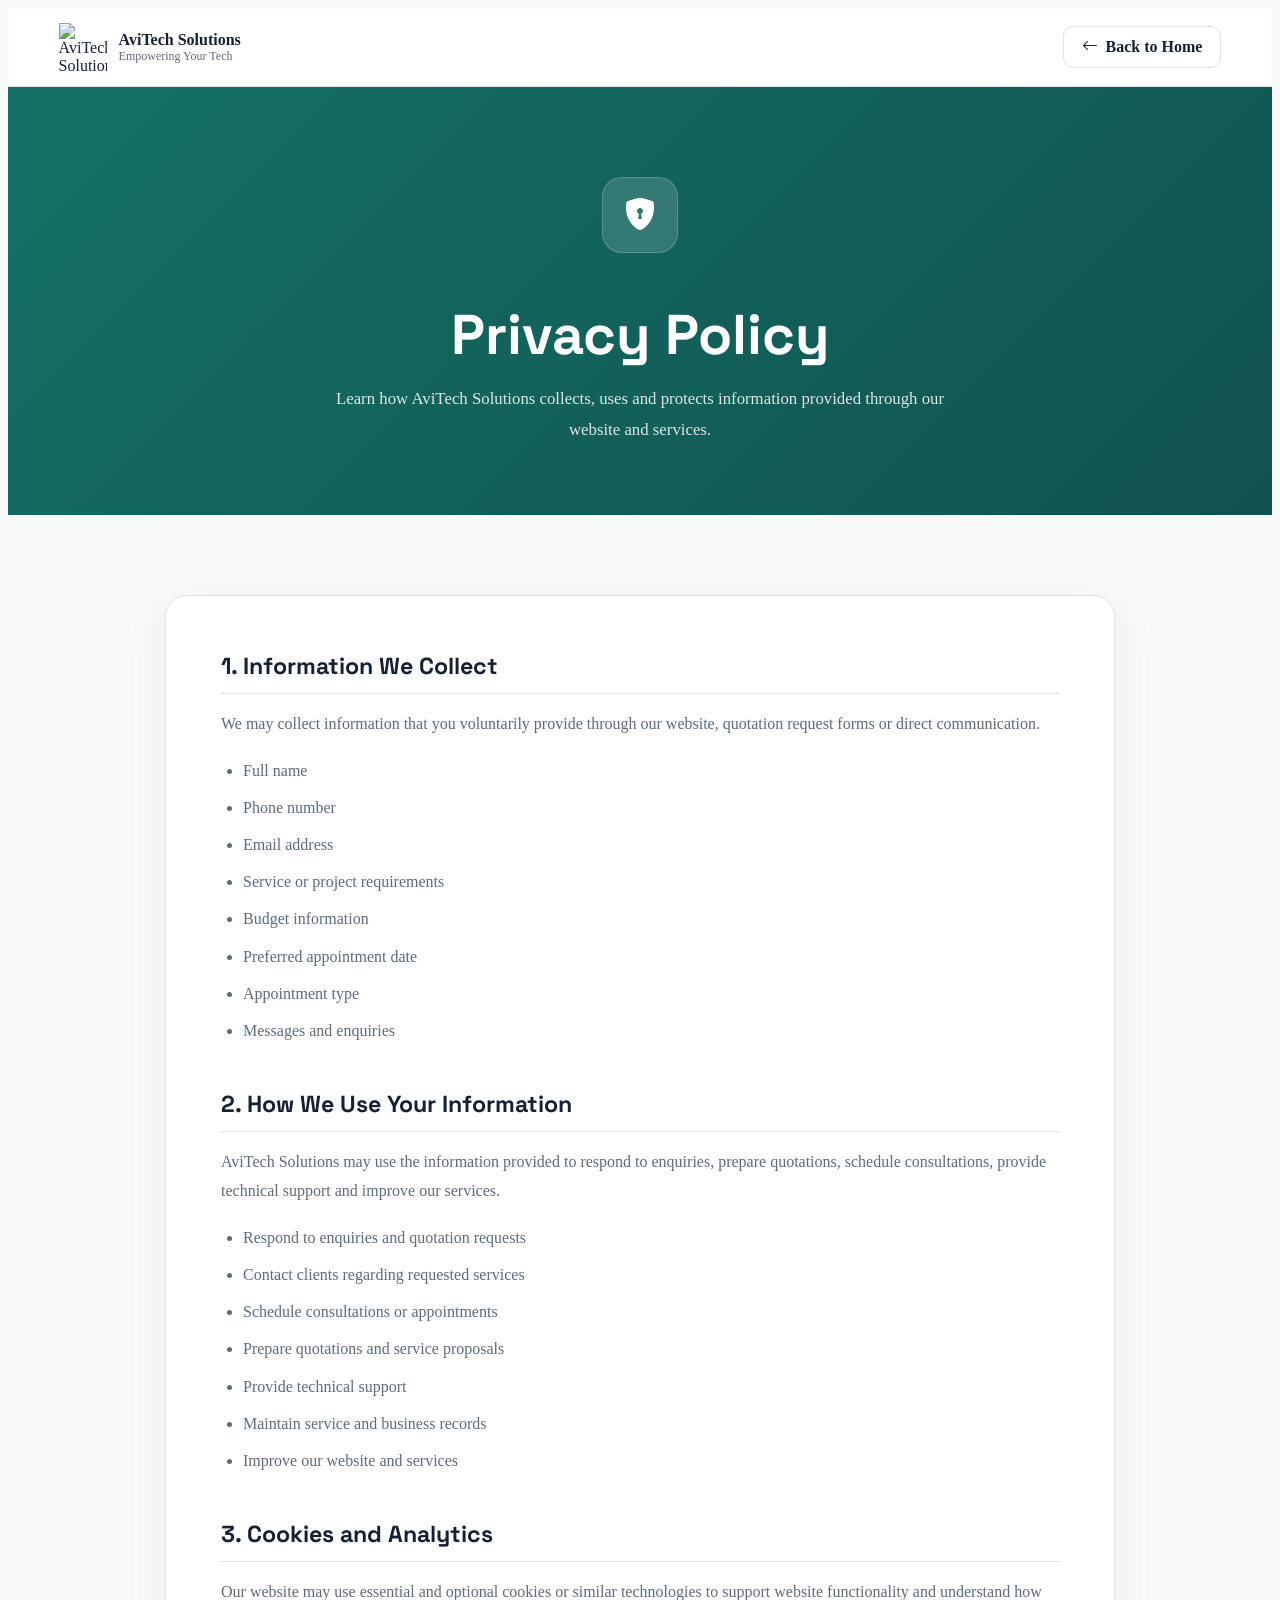
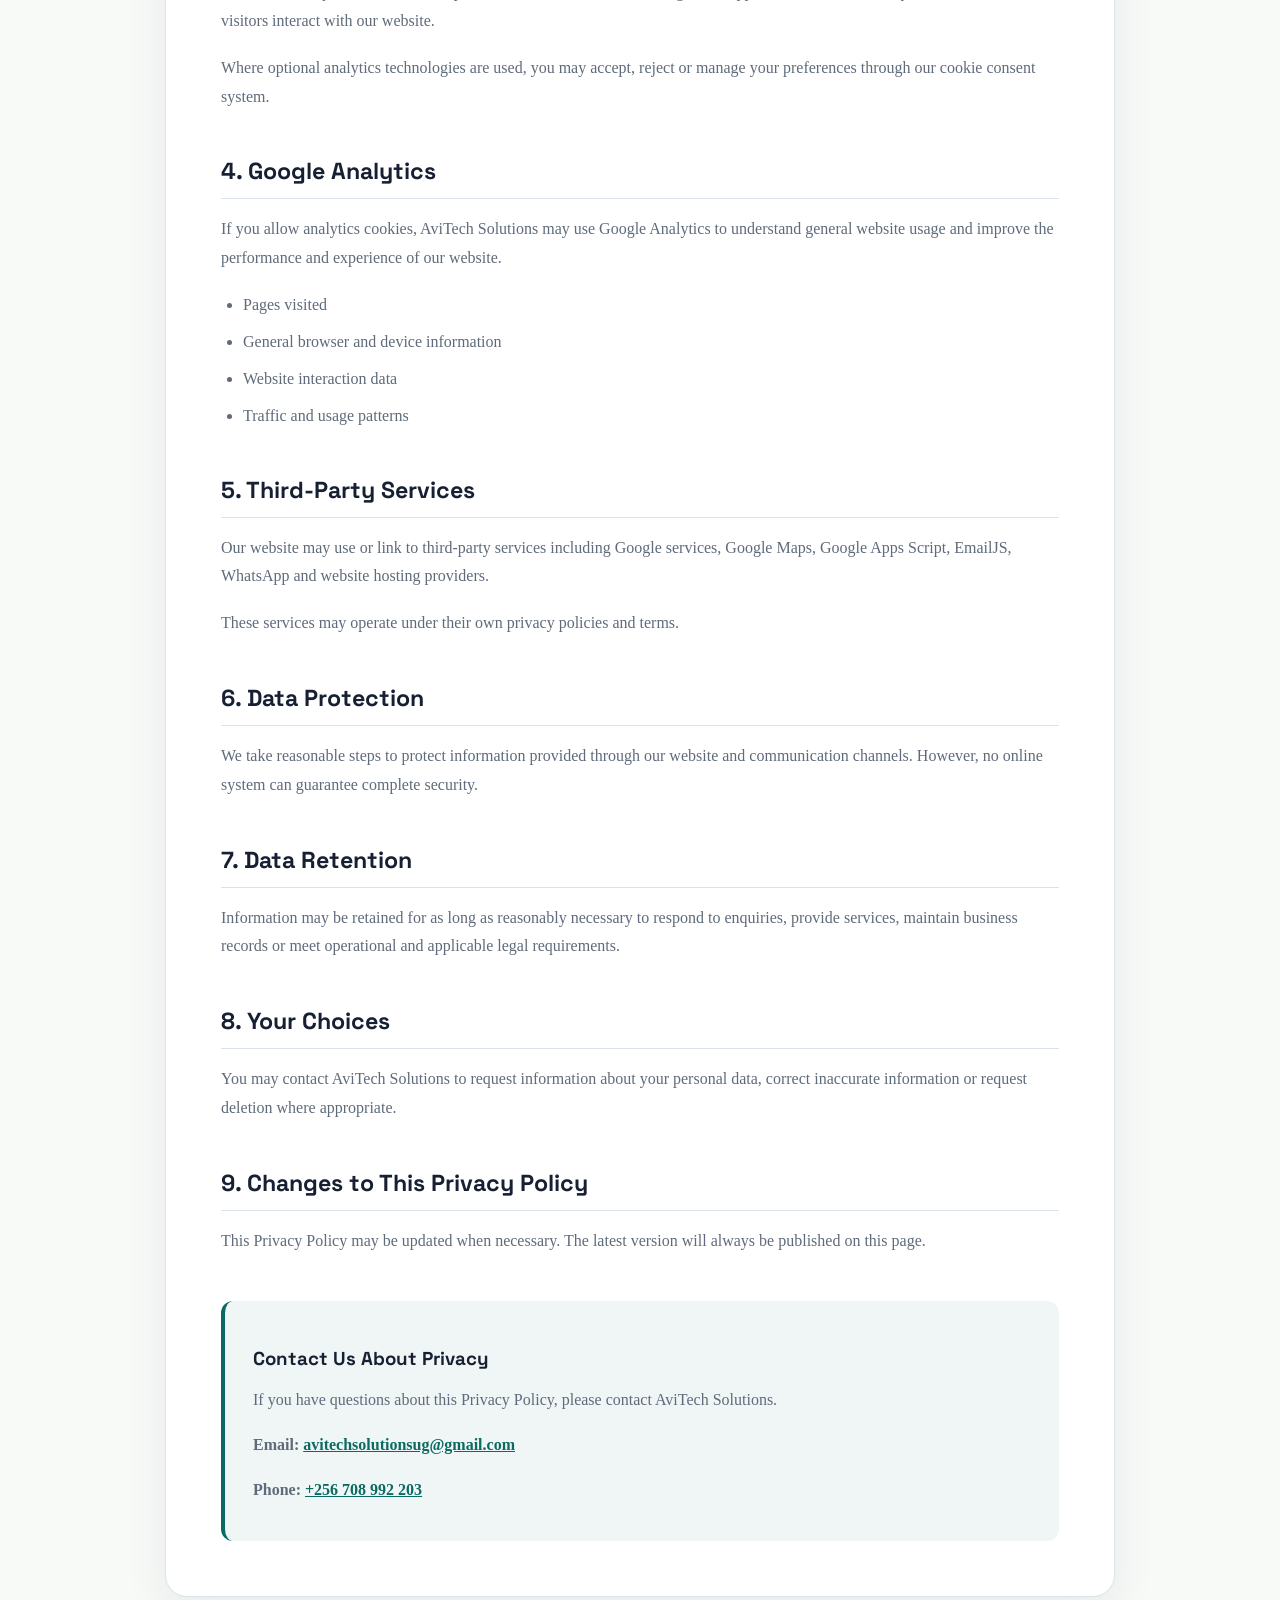
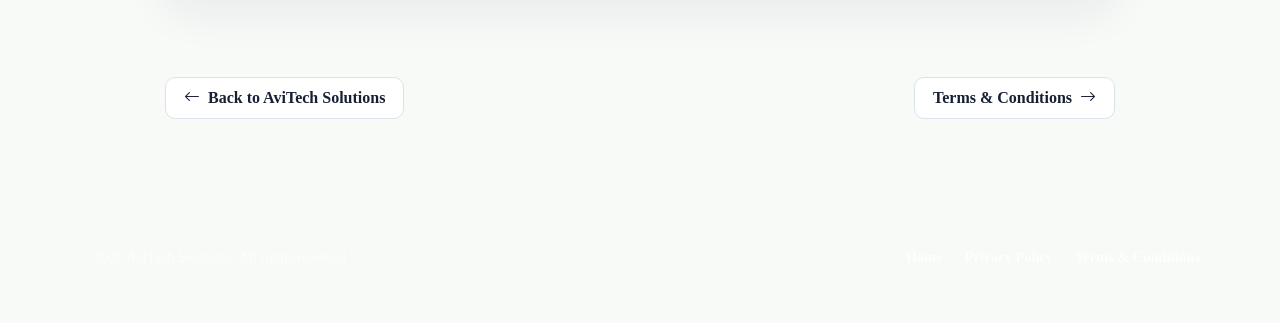
==== privacy.html @ 84c15272 "Add files via upload" ====
<!DOCTYPE html>
<html lang="en">
    <head>
        <meta charset="UTF-8">
        <meta name="viewport" content="width=device-width, initial-scale=1.0">
        <meta name="description"  content="Read the Privacy Policy for AviTech Solutions and learn how we handle personal information, cookies and website data.">
        <title>Privacy Policy | AviTech Solutions</title>
        <link rel="icon" type="image/png" href="./assets/logo.png">
        <link rel="stylesheet"  href="https://cdn.jsdelivr.net/npm/bootstrap-icons@1.11.3/font/bootstrap-icons.min.css">
        <link href="https://fonts.googleapis.com/css2?family=Manrope:wght@400;500;600;700;800&family=Space+Grotesk:wght@500;600;700&display=swap" rel="stylesheet">
        <link rel="stylesheet" href="./terms.css">
    </head>

    <body class="legal-page">
        <header class="legal-header">
            <div class="legal-nav">
                <a href="./index.html" class="legal-brand" aria-label="Back to AviTech Solutions home">
                    <img src="./assets/logo_no.png" alt="AviTech Solutions Logo">
                    <span>
                        <strong>AviTech Solutions</strong>
                        <small>Empowering Your Tech</small>
                    </span>
                </a>

                <a href="./index.html" class="back-navigation">
                    <i class="bi bi-arrow-left"></i>
                    <span>Back to Home</span>
                </a>
            </div>
        </header>

        <main>
            <section class="legal-hero">
                <div class="legal-hero-content">
                    <div class="legal-page-icon">
                        <i class="bi bi-shield-lock-fill"></i>
                    </div>
                    <h1>Privacy Policy</h1>
                    <p>
                        Learn how AviTech Solutions collects, uses and protects
                        information provided through our website and services.
                    </p>
                </div>
            </section>

            <section class="legal-section">
                <div class="legal-wrapper">
                    <article class="legal-card">
                        <h2>1. Information We Collect</h2>

                        <p>
                            We may collect information that you voluntarily provide
                            through our website, quotation request forms or direct
                            communication.
                        </p>

                        <ul>
                            <li>Full name</li>
                            <li>Phone number</li>
                            <li>Email address</li>
                            <li>Service or project requirements</li>
                            <li>Budget information</li>
                            <li>Preferred appointment date</li>
                            <li>Appointment type</li>
                            <li>Messages and enquiries</li>
                        </ul>

                        <h2>2. How We Use Your Information</h2>

                        <p>
                            AviTech Solutions may use the information provided to
                            respond to enquiries, prepare quotations, schedule
                            consultations, provide technical support and improve
                            our services.
                        </p>

                        <ul>
                            <li>Respond to enquiries and quotation requests</li>
                            <li>Contact clients regarding requested services</li>
                            <li>Schedule consultations or appointments</li>
                            <li>Prepare quotations and service proposals</li>
                            <li>Provide technical support</li>
                            <li>Maintain service and business records</li>
                            <li>Improve our website and services</li>
                        </ul>

                        <h2>3. Cookies and Analytics</h2>

                        <p>
                            Our website may use essential and optional cookies or
                            similar technologies to support website functionality
                            and understand how visitors interact with our website.
                        </p>

                        <p>
                            Where optional analytics technologies are used, you may
                            accept, reject or manage your preferences through our
                            cookie consent system.
                        </p>

                        <h2>4. Google Analytics</h2>

                        <p>
                            If you allow analytics cookies, AviTech Solutions may
                            use Google Analytics to understand general website
                            usage and improve the performance and experience of
                            our website.
                        </p>

                        <ul>
                            <li>Pages visited</li>
                            <li>General browser and device information</li>
                            <li>Website interaction data</li>
                            <li>Traffic and usage patterns</li>
                        </ul>

                        <h2>5. Third-Party Services</h2>

                        <p>
                            Our website may use or link to third-party services
                            including Google services, Google Maps, Google Apps
                            Script, EmailJS, WhatsApp and website hosting
                            providers.
                        </p>

                        <p>
                            These services may operate under their own privacy
                            policies and terms.
                        </p>

                        <h2>6. Data Protection</h2>

                        <p>
                            We take reasonable steps to protect information
                            provided through our website and communication
                            channels. However, no online system can guarantee
                            complete security.
                        </p>

                        <h2>7. Data Retention</h2>

                        <p>
                            Information may be retained for as long as reasonably
                            necessary to respond to enquiries, provide services,
                            maintain business records or meet operational and
                            applicable legal requirements.
                        </p>

                        <h2>8. Your Choices</h2>

                        <p>
                            You may contact AviTech Solutions to request
                            information about your personal data, correct
                            inaccurate information or request deletion where
                            appropriate.
                        </p>

                        <h2>9. Changes to This Privacy Policy</h2>

                        <p>
                            This Privacy Policy may be updated when necessary.
                            The latest version will always be published on this
                            page.
                        </p>

                        <div class="legal-contact-box">

                            <h3>Contact Us About Privacy</h3>

                            <p>
                                If you have questions about this Privacy Policy,
                                please contact AviTech Solutions.
                            </p>

                            <p>
                                <strong>Email:</strong>
                                <a href="mailto:avitechsolutionsug@gmail.com">
                                    avitechsolutionsug@gmail.com
                                </a>
                            </p>

                            <p>
                                <strong>Phone:</strong>
                                <a href="tel:+256708992203">
                                    +256 708 992 203
                                </a>
                            </p>

                        </div>
                    </article>
                </div>
            </section>


            <!-- PAGE NAVIGATION -->

            <div class="legal-bottom-navigation">
                <a href="./index.html" class="back-navigation">
                    <i class="bi bi-arrow-left"></i>
                    Back to AviTech Solutions
                </a>

                <a href="./terms.html" class="back-navigation">
                    Terms & Conditions
                    <i class="bi bi-arrow-right"></i>
                </a>

            </div>
        </main>

        <footer>
            <div class="footer-bottom">
                <div class="footer-bottom-inner">

                    <p>
                        &copy; <span id="year"></span> AviTech Solutions. All rights reserved.
                    </p>

                    <div class="footer-bottom-links">
                        <a href="./index.html">Home</a>
                        <a href="./privacy.html">Privacy Policy</a>
                        <a href="./terms.html">Terms & Conditions</a>
                    </div>
                </div>
            </div>
        </footer>
    </body>
    <script src="./script.js"></script>
</html>
---- terms.css ----
/* =========================================
   LEGAL PAGES
   Privacy Policy & Terms and Conditions
========================================= */

.legal-page {
    min-height: 100vh;
    background: var(--paper, #f7faf7);
}

/* HEADER */

.legal-header {
    position: sticky;
    top: 0;
    z-index: 1000;

    background: rgba(255, 255, 255, 0.96);
    backdrop-filter: blur(16px);

    border-bottom: 1px solid var(--line, #dbe2ea);
}

.legal-nav {
    width: min(1180px, 92%);
    margin: auto;

    min-height: 78px;

    display: flex;
    align-items: center;
    justify-content: space-between;

    gap: 20px;
}

.legal-brand {
    display: flex;
    align-items: center;
    gap: 12px;

    text-decoration: none;
    color: var(--ink, #172033);
}

.legal-brand img {
    width: 48px;
    height: 48px;
    object-fit: contain;
}

.legal-brand span {
    display: flex;
    flex-direction: column;
}

.legal-brand strong {
    font-size: 1rem;
    font-weight: 800;
}

.legal-brand small {
    color: var(--muted, #5f6b7a);
    font-size: 0.75rem;
}

/* BACK BUTTON */

.back-navigation {
    display: inline-flex;
    align-items: center;
    gap: 8px;

    padding: 11px 18px;

    border: 1px solid var(--line, #dbe2ea);
    border-radius: 10px;

    color: var(--ink, #172033);
    background: var(--white, #ffffff);

    text-decoration: none;
    font-weight: 700;

    transition: 0.25s ease;
}

.back-navigation:hover {
    color: #fff;
    background: var(--teal, #0b6b62);
    border-color: var(--teal, #0b6b62);

    transform: translateX(-3px);
}

/* HERO */

.legal-hero {
    padding: 90px 0 70px;

    background:
        linear-gradient(
            135deg,
            rgba(11, 107, 98, 0.96),
            rgba(8, 75, 71, 0.96)
        );
}

.legal-hero-content {
    width: min(900px, 92%);
    margin: auto;

    text-align: center;
    color: #fff;
}

.legal-page-icon {
    width: 74px;
    height: 74px;

    margin: 0 auto 24px;

    display: flex;
    align-items: center;
    justify-content: center;

    border-radius: 20px;

    background: rgba(255, 255, 255, 0.14);
    border: 1px solid rgba(255, 255, 255, 0.2);

    font-size: 2rem;
}

.legal-hero h1 {
    margin-bottom: 14px;

    font-family: "Space Grotesk", sans-serif;
    font-size: clamp(2rem, 5vw, 3.5rem);
    font-weight: 700;
}

.legal-hero p {
    max-width: 650px;
    margin: auto;

    font-size: 1.05rem;
    line-height: 1.8;

    color: rgba(255, 255, 255, 0.85);
}

/* LEGAL CONTENT */

.legal-section {
    padding: 80px 0;
}

.legal-wrapper {
    width: min(950px, 92%);
    margin: auto;
}

.legal-card {
    padding: clamp(25px, 5vw, 55px);

    background: var(--white, #ffffff);

    border: 1px solid var(--line, #dbe2ea);
    border-radius: 22px;

    box-shadow: 0 15px 45px rgba(23, 32, 51, 0.07);
}

.legal-card h2 {
    margin-top: 45px;
    margin-bottom: 15px;

    padding-bottom: 12px;

    color: var(--ink, #172033);

    font-family: "Space Grotesk", sans-serif;
    font-size: 1.45rem;

    border-bottom: 1px solid var(--line, #dbe2ea);
}

.legal-card h2:first-child {
    margin-top: 0;
}

.legal-card p {
    margin-bottom: 18px;

    color: var(--muted, #5f6b7a);
    line-height: 1.8;
}

.legal-card ul {
    margin-bottom: 25px;
    padding-left: 22px;
}

.legal-card li {
    margin-bottom: 10px;

    color: var(--muted, #5f6b7a);
    line-height: 1.7;
}

.legal-card a {
    color: var(--teal, #0b6b62);
    font-weight: 700;
}

/* LEGAL CONTACT BOX */

.legal-contact-box {
    margin-top: 45px;
    padding: 28px;

    background: rgba(11, 107, 98, 0.06);

    border-left: 4px solid var(--teal, #0b6b62);
    border-radius: 12px;
}

.legal-contact-box h3 {
    margin-bottom: 15px;

    color: var(--ink, #172033);
    font-family: "Space Grotesk", sans-serif;
}

.legal-contact-box p {
    margin-bottom: 8px;
}

/* FOOTER NAVIGATION */

.legal-bottom-navigation {
    width: min(950px, 92%);
    margin: 0 auto 80px;

    display: flex;
    justify-content: space-between;
    align-items: center;

    gap: 20px;
}

.legal-bottom-navigation a {
    text-decoration: none;
}

.legal-bottom-navigation .back-navigation:last-child:hover {
    transform: translateX(3px);
}


/* MOBILE */

@media (max-width: 650px) {

    .legal-nav {
        min-height: 70px;
    }

    .legal-brand strong {
        font-size: 0.9rem;
    }

    .legal-brand img {
        width: 42px;
        height: 42px;
    }

    .legal-nav .back-navigation span {
        display: none;
    }

    .legal-nav .back-navigation {
        padding: 11px 14px;
    }

    .legal-hero {
        padding: 65px 0 55px;
    }

    .legal-section {
        padding: 50px 0;
    }

    .legal-card h2 {
        margin-top: 35px;
        font-size: 1.25rem;
    }

    .legal-bottom-navigation {
        flex-direction: column;
        align-items: stretch;
    }

    .legal-bottom-navigation a {
        justify-content: center;
    }

}

/* =========================================
   LEGAL PAGES FOOTER
========================================= */

footer {
    margin-top: 60px;
    background: var(--ink);
    color: rgba(255, 255, 255, 0.75);
}

.footer-bottom {
    border-top: 1px solid rgba(255, 255, 255, 0.1);
}

.footer-bottom-inner {
    width: min(1120px, 92%);
    margin: 0 auto;
    min-height: 75px;
    padding: 20px 0;

    display: flex;
    align-items: center;
    justify-content: space-between;
    gap: 20px;
}

.footer-bottom p {
    margin: 0;
    font-size: 0.9rem;
    color: rgba(255, 255, 255, 0.65);
}

/* Footer navigation */

.footer-bottom-links {
    display: flex;
    align-items: center;
    gap: 22px;
    flex-wrap: wrap;
}

.footer-bottom-links a {
    color: rgba(255, 255, 255, 0.7);
    text-decoration: none;
    font-size: 0.9rem;
    font-weight: 600;

    transition: color 0.25s ease,
                transform 0.25s ease;
}

.footer-bottom-links a:hover {
    color: #ffffff;
    transform: translateY(-2px);
}

.footer-bottom-links a:focus-visible {
    outline: 2px solid var(--teal);
    outline-offset: 4px;
    border-radius: 3px;
}

/* Mobile */

@media (max-width: 700px) {

    .footer-bottom-inner {
        flex-direction: column;
        justify-content: center;
        text-align: center;

        padding: 25px 0;
    }

    .footer-bottom-links {
        justify-content: center;
        gap: 15px;
    }

    .footer-bottom-links a {
        font-size: 0.85rem;
    }
}
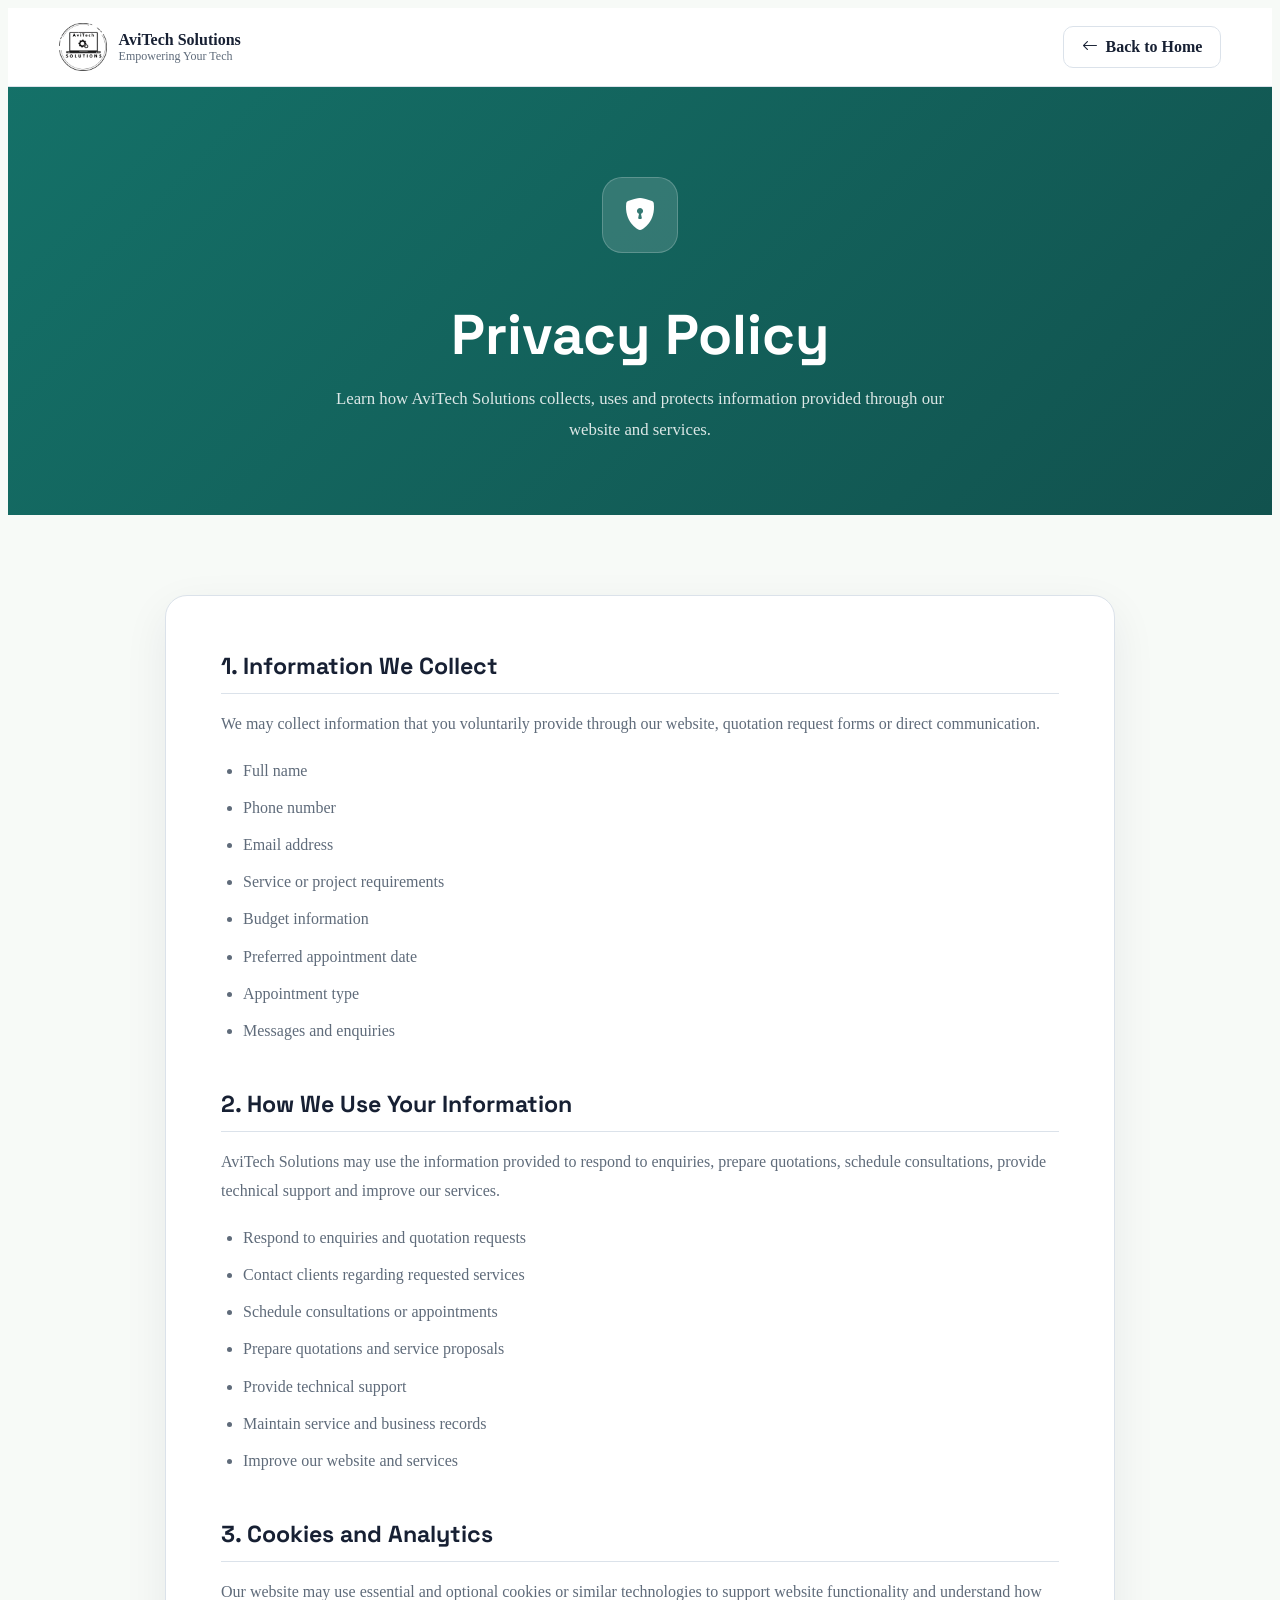
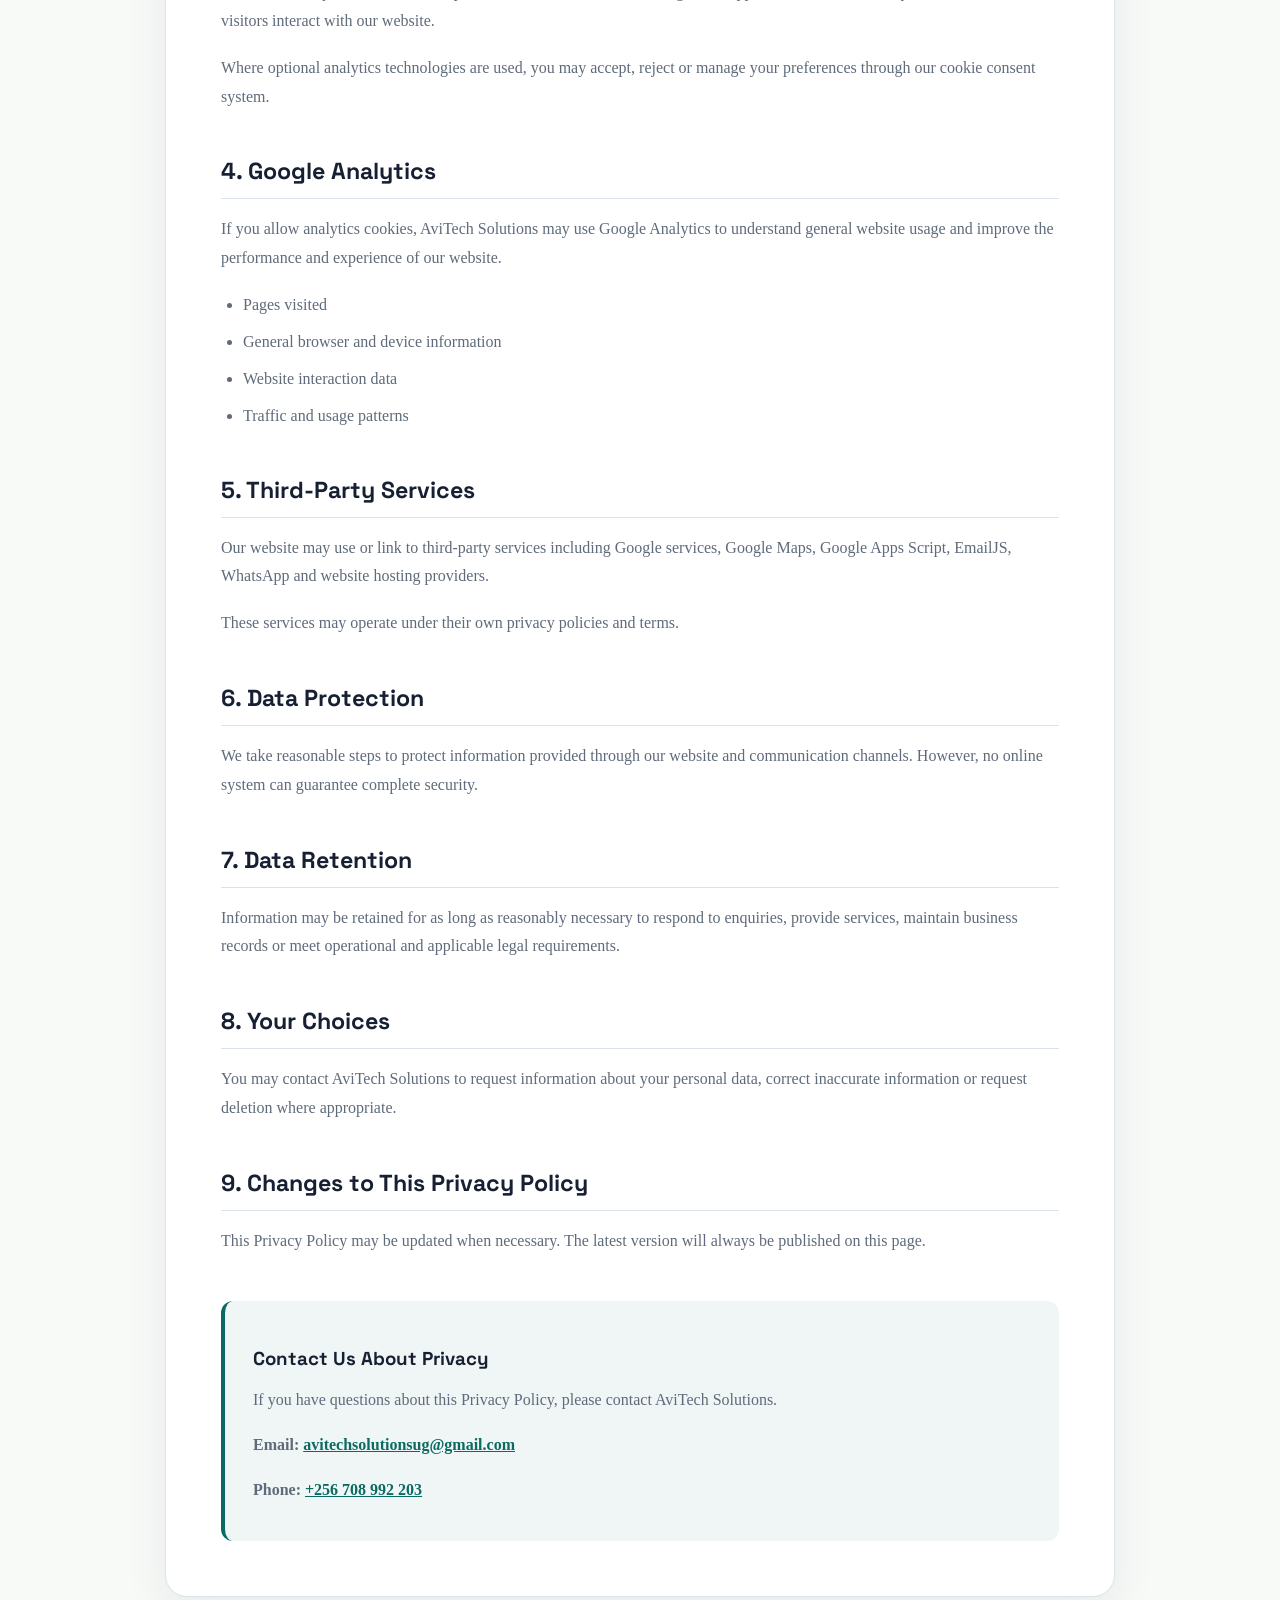
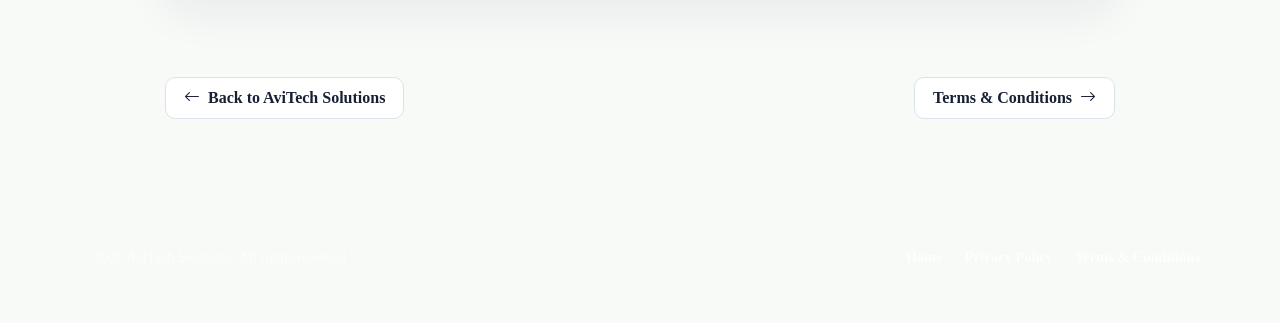
==== commit af7820dc: "Update privacy.html" ====
--- a/privacy.html
+++ b/privacy.html
@@ -3,6 +3,8 @@
     <head>
         <meta charset="UTF-8">
         <meta name="viewport" content="width=device-width, initial-scale=1.0">
+        <!-- Canonical URL -->
+        <link rel="canonical" href="https://avitechsolutions.site/">
         <meta name="description"  content="Read the Privacy Policy for AviTech Solutions and learn how we handle personal information, cookies and website data.">
         <title>Privacy Policy | AviTech Solutions</title>
         <link rel="icon" type="image/png" href="./assets/logo.png">
@@ -226,4 +228,4 @@
         </footer>
     </body>
     <script src="./script.js"></script>
-</html>+</html>
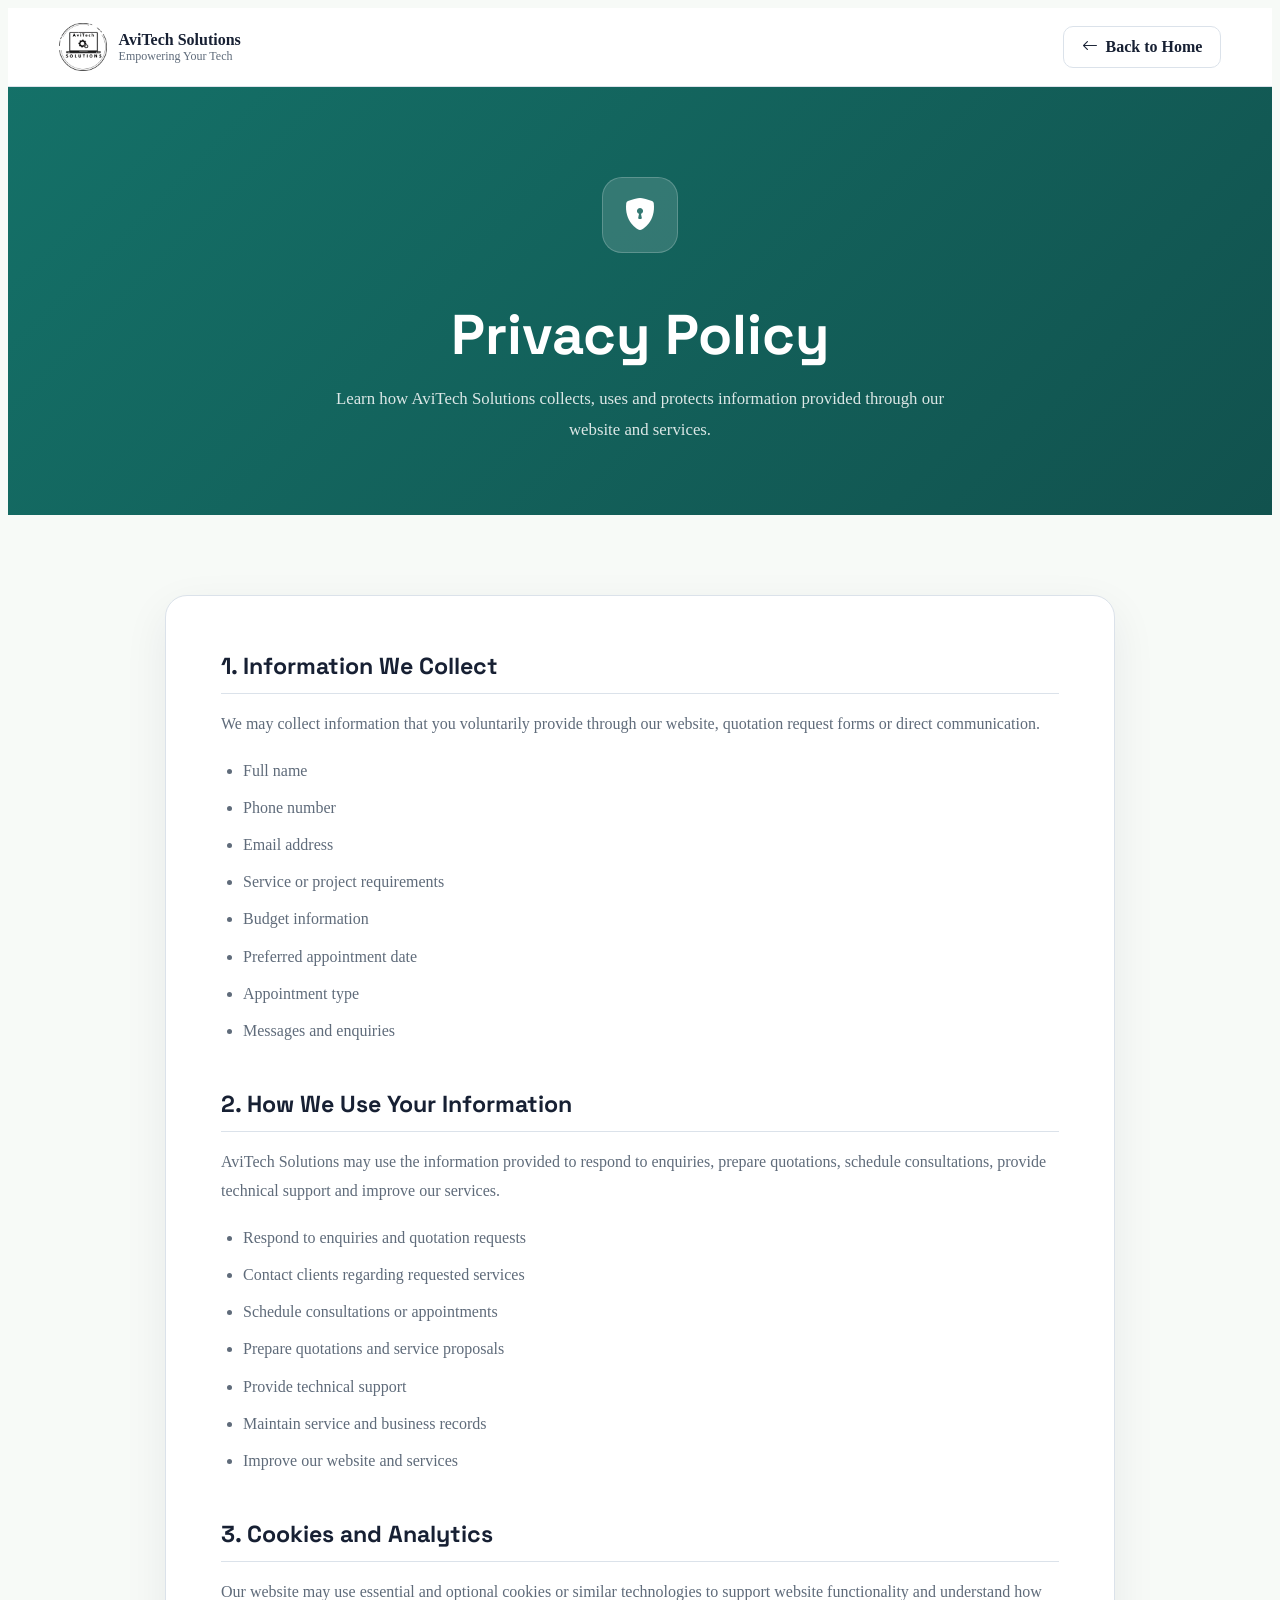
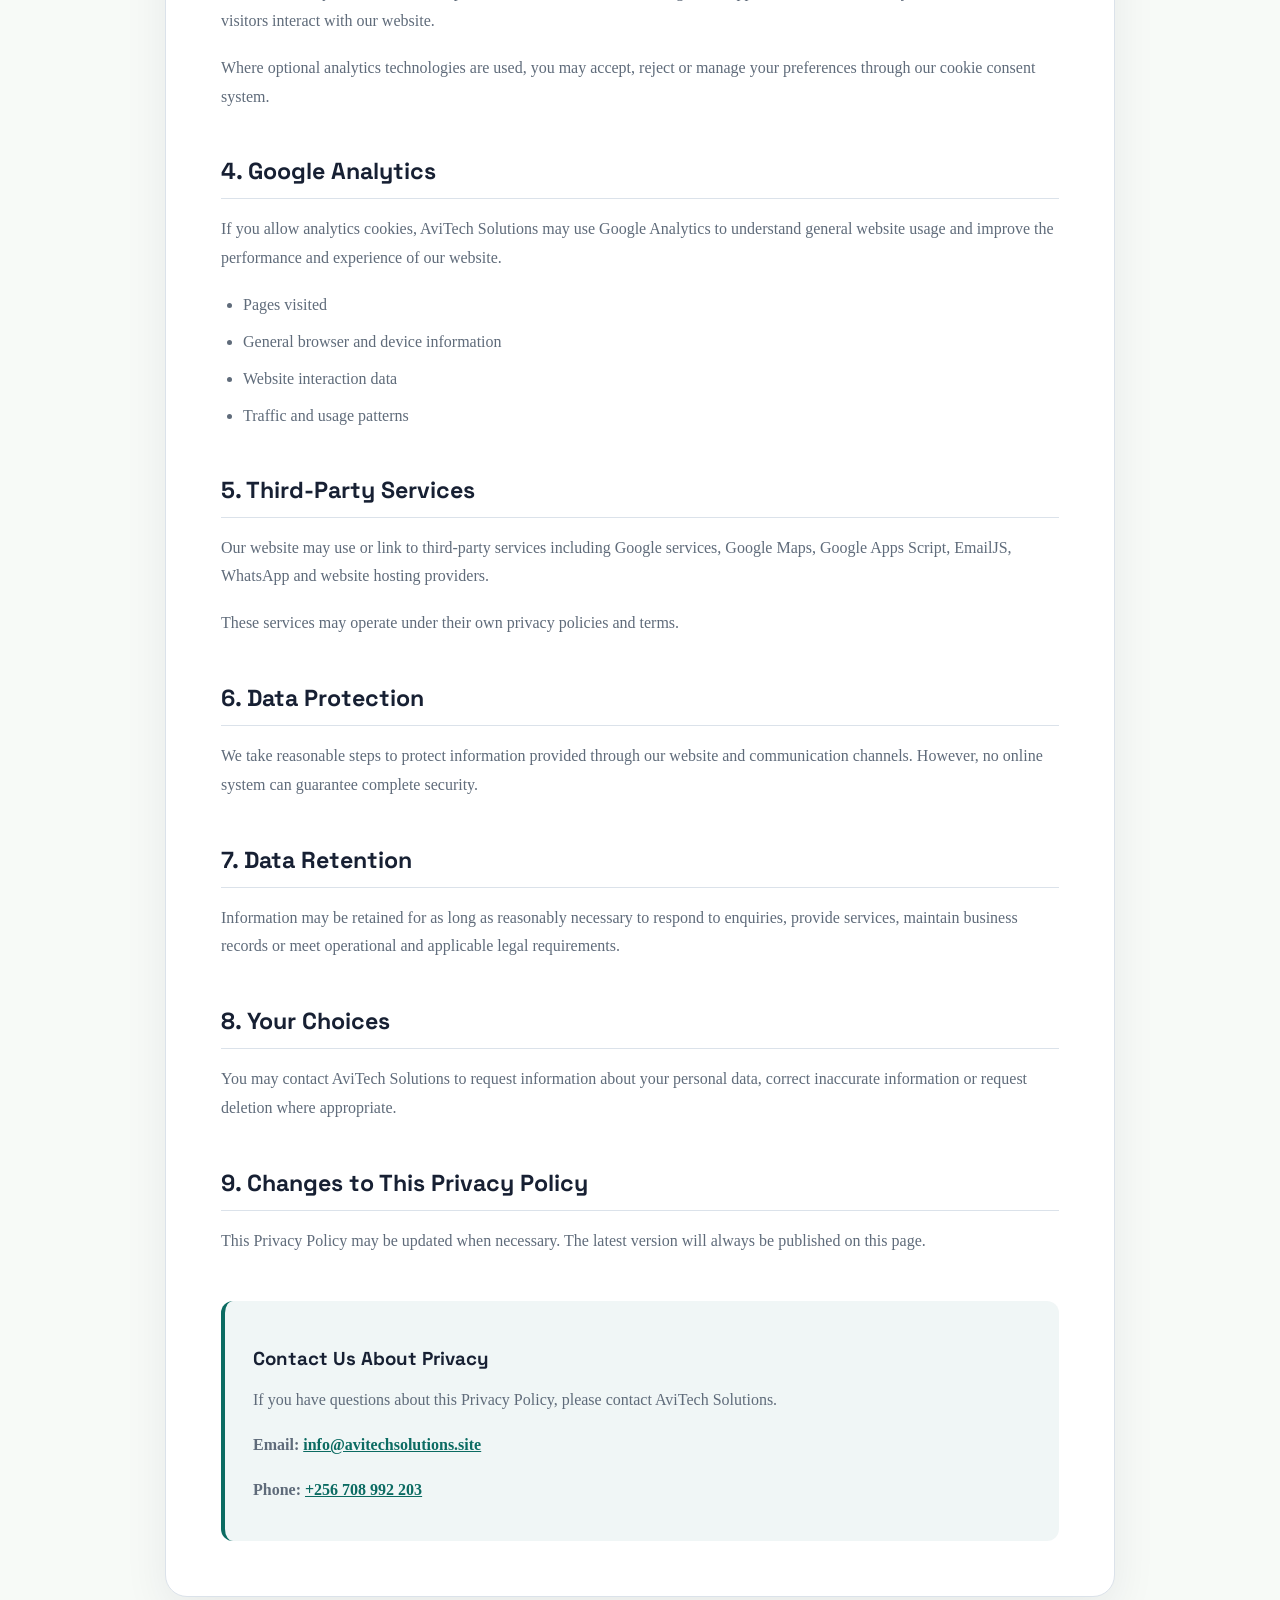
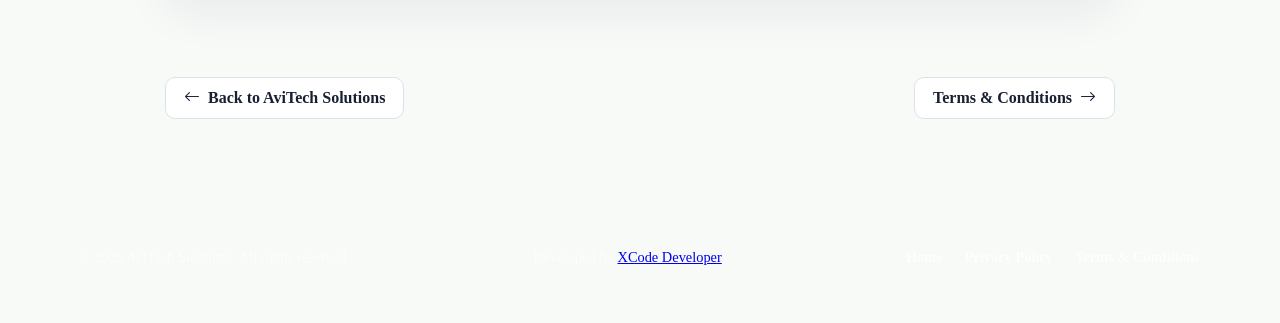
==== commit 4f938ae6: "Update privacy.html" ====
--- a/privacy.html
+++ b/privacy.html
@@ -1,6 +1,15 @@
 <!DOCTYPE html>
 <html lang="en">
     <head>
+        <!-- Google tag (gtag.js) -->
+        <script async src="https://www.googletagmanager.com/gtag/js?id=G-F6NB8VLMDT"></script>
+        <script>
+          window.dataLayer = window.dataLayer || [];
+          function gtag(){dataLayer.push(arguments);}
+          gtag('js', new Date());
+        
+          gtag('config', 'G-F6NB8VLMDT');
+        </script>
         <meta charset="UTF-8">
         <meta name="viewport" content="width=device-width, initial-scale=1.0">
         <!-- Canonical URL -->
@@ -176,8 +185,8 @@
 
                             <p>
                                 <strong>Email:</strong>
-                                <a href="mailto:avitechsolutionsug@gmail.com">
-                                    avitechsolutionsug@gmail.com
+                                <a href="mailto:info@avitechsolutions.site">
+                                    info@avitechsolutions.site 
                                 </a>
                             </p>
 
@@ -216,7 +225,8 @@
 
                     <p>
                         &copy; <span id="year"></span> AviTech Solutions. All rights reserved.
-                    </p>
+                    </p>
+<p>Developed by <a href="https://portfolio.avitechsolutions.site">XCode Developer</a></p>
 
                     <div class="footer-bottom-links">
                         <a href="./index.html">Home</a>
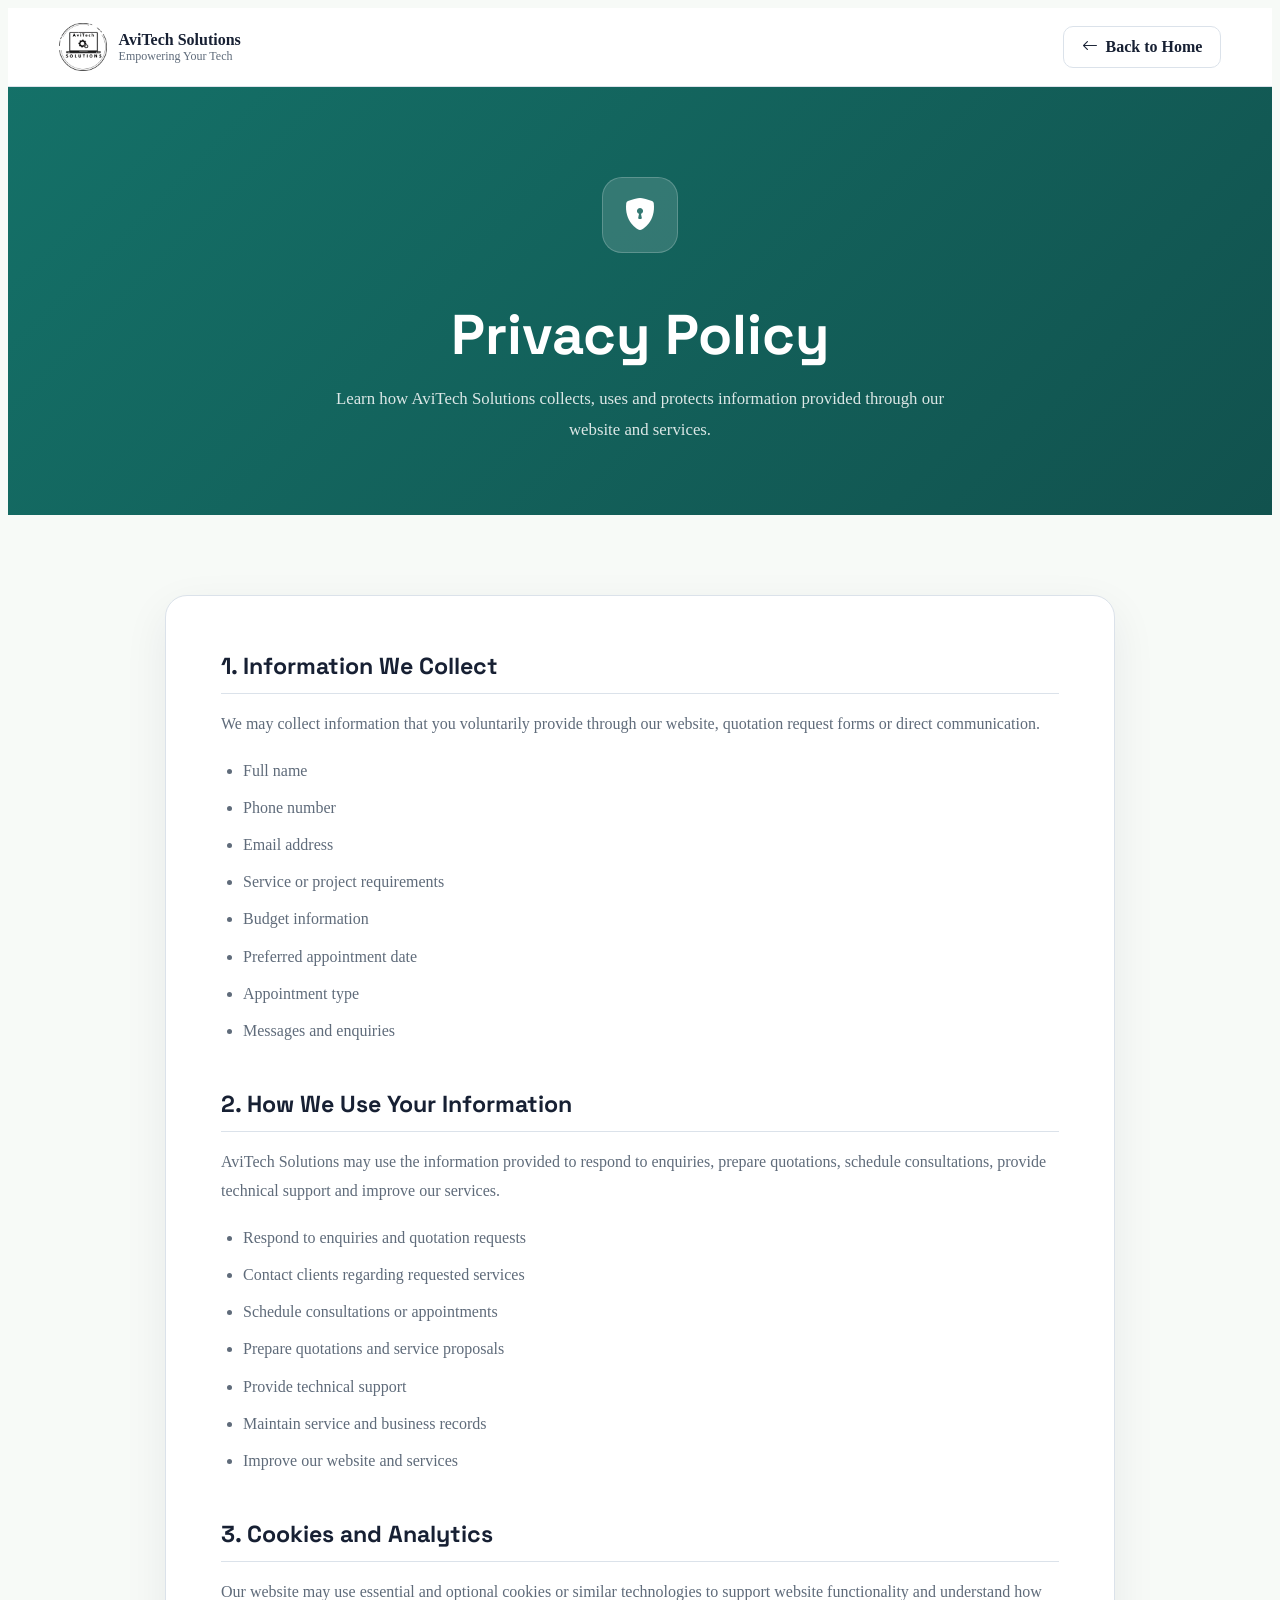
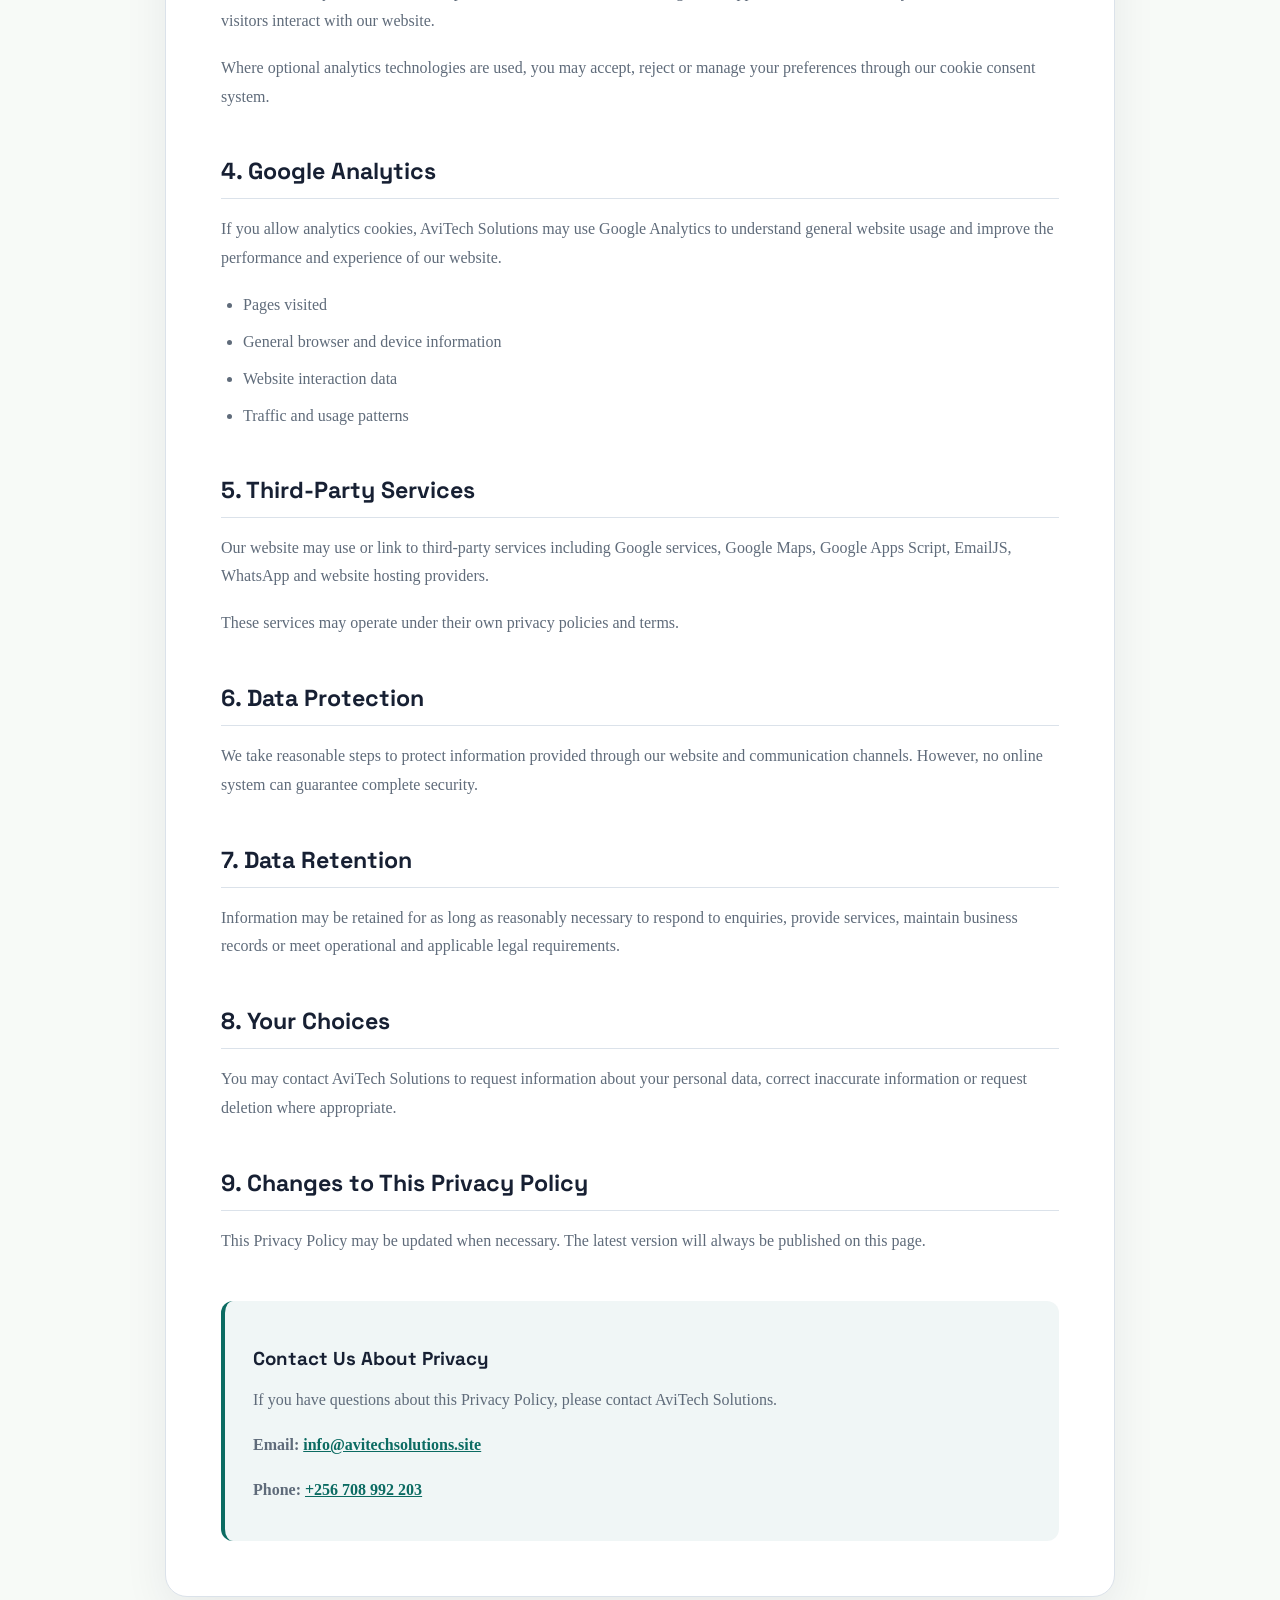
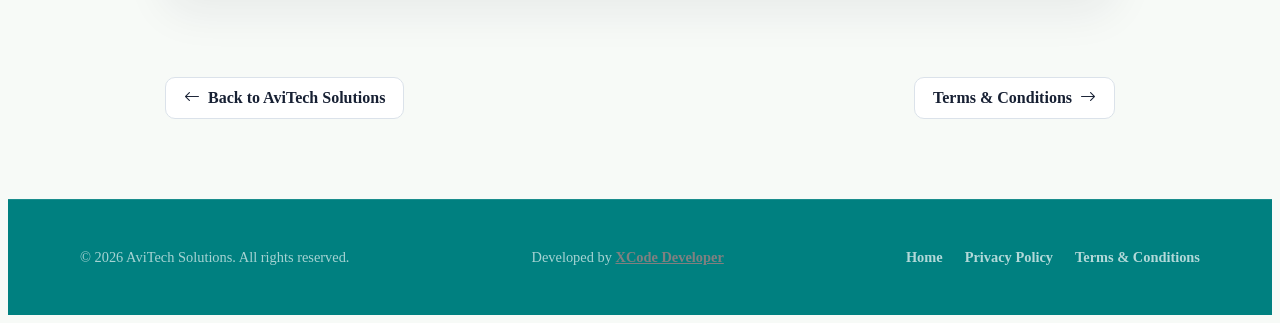
==== commit e3f58572: "Update privacy.html" ====
--- a/privacy.html
+++ b/privacy.html
@@ -226,7 +226,7 @@
                     <p>
                         &copy; <span id="year"></span> AviTech Solutions. All rights reserved.
                     </p>
-<p>Developed by <a href="https://portfolio.avitechsolutions.site">XCode Developer</a></p>
+<p>Developed by <a href="https://portfolio.avitechsolutions.site" class="dev">XCode Developer</a></p>
 
                     <div class="footer-bottom-links">
                         <a href="./index.html">Home</a>
--- a/terms.css
+++ b/terms.css
@@ -314,8 +314,13 @@
 
 footer {
     margin-top: 60px;
-    background: var(--ink);
+    background: teal;
     color: rgba(255, 255, 255, 0.75);
+}
+
+.dev{
+    color: gray;
+    font-weight: bold;
 }
 
 .footer-bottom {
